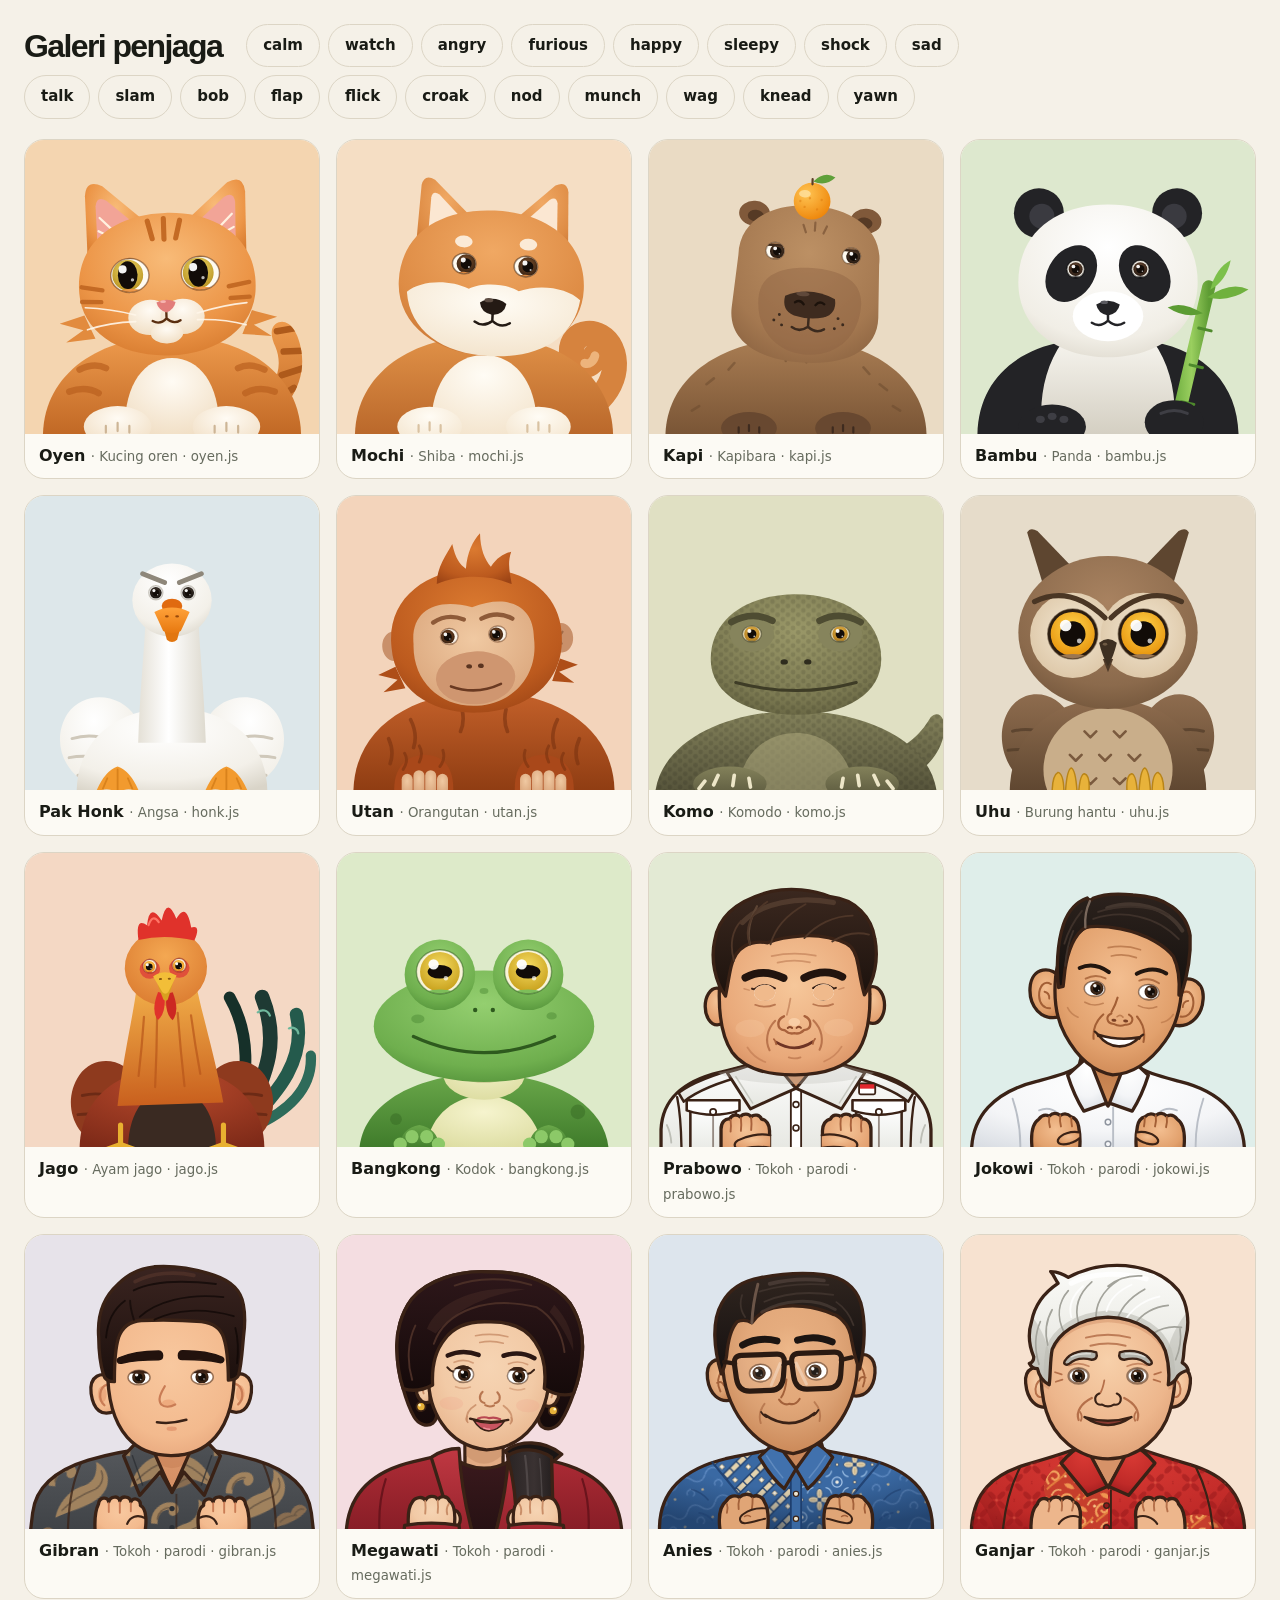
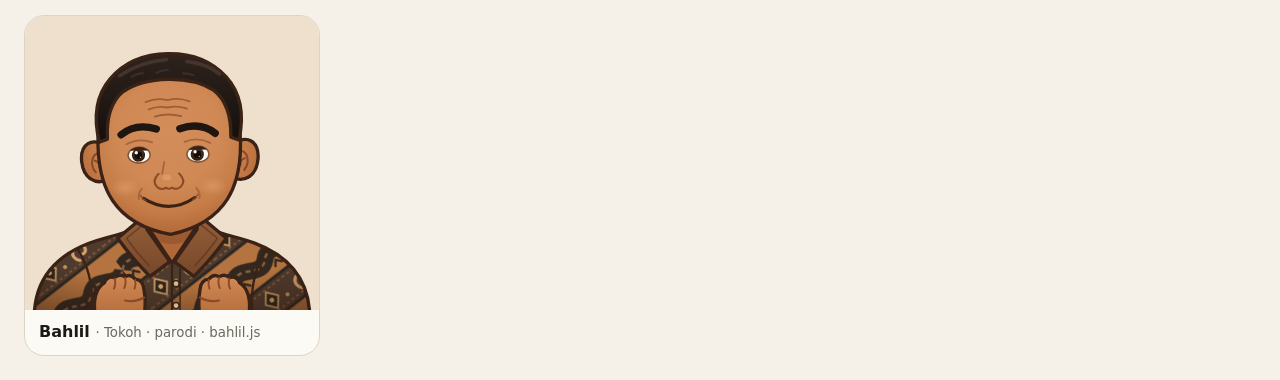
==== galeri.html @ 99c09a2e "Pawang Layar: penjaga istirahat dengan karakter animasi Halaman web tanpa build step. Satu penjaga d" ====
<!doctype html>
<html lang="id">
<head>
<meta charset="utf-8">
<meta name="viewport" content="width=device-width, initial-scale=1">
<title>Galeri · Pawang Layar</title>
<link rel="icon" href="assets/favicon.svg" type="image/svg+xml">
<link rel="stylesheet" href="css/style.css">
<style>
  body { padding: 24px }
  .bar { display: flex; flex-wrap: wrap; gap: 8px; align-items: center; margin-bottom: 20px }
  .bar h1 { font-size: 32px; margin: 0 16px 0 0; line-height: 1 }
  .grid { display: grid; grid-template-columns: repeat(auto-fill, minmax(260px, 1fr)); gap: 16px }
  .cell { background: var(--card); border: 1.5px solid var(--line); border-radius: 20px; overflow: hidden }
  .cell .slot { aspect-ratio: 1; height: auto; background: color-mix(in srgb, var(--accent) var(--panel-mix), var(--paper)) }
  .cell p { margin: 0; padding: 10px 14px; font-weight: 600 }
  .cell small { color: var(--muted); font-weight: 400 }
</style>
<script src="js/core/util.js" defer></script>
<script src="js/core/audio.js" defer></script>
<script src="assets/suara/daftar.js" defer></script>
<script src="js/core/rig.js" defer></script>
<script src="js/core/stage.js" defer></script>
<script src="js/characters/oyen.js" defer></script>
<script src="js/characters/mochi.js" defer></script>
<script src="js/characters/kapi.js" defer></script>
<script src="js/characters/bambu.js" defer></script>
<script src="js/characters/honk.js" defer></script>
<script src="js/characters/utan.js" defer></script>
<script src="js/characters/komo.js" defer></script>
<script src="js/characters/uhu.js" defer></script>
<script src="js/characters/jago.js" defer></script>
<script src="js/characters/bangkong.js" defer></script>
<script src="js/characters/prabowo.js" defer></script>
<script src="js/characters/jokowi.js" defer></script>
<script src="js/characters/gibran.js" defer></script>
<script src="js/characters/megawati.js" defer></script>
<script src="js/characters/anies.js" defer></script>
<script src="js/characters/ganjar.js" defer></script>
<script src="js/characters/bahlil.js" defer></script>
</head>
<body>
<div class="bar"><h1>Galeri penjaga</h1><div class="chips" id="moods"></div><div class="chips" id="acts"></div></div>
<div class="grid" id="grid"></div>
<script>
/* Alat bantu: tampilkan semua karakter, uji suasana hati dan aksi. Tidak dipakai oleh aplikasi utama.
   Mode pratinjau statis (untuk screenshot otomatis):
     galeri.html?only=<kunci>&poses=1   → satu karakter dalam 5 pose, tanpa animasi berjalan */
addEventListener('DOMContentLoaded', () => {
  const q = new URLSearchParams(location.search), only = q.get('only');
  if (only && PI.chars[only] && q.has('poses')) return poses(PI.chars[only]);
  const grid = document.getElementById('grid'), list = [];
  for (const key of (only && PI.chars[only] ? [only] : PI.order)) {
    const def = PI.chars[key], cell = document.createElement('div');
    cell.className = 'cell'; cell.style.setProperty('--accent', def.accent);
    cell.innerHTML = `<div class="slot"></div><p>${def.name} <small>· ${def.species} · ${key}.js</small></p>`;
    grid.appendChild(cell);
    const st = new PI.Stage(cell, { slot: cell.firstElementChild, pettable: true });
    st.mount(def, true); list.push(st);
  }
  const mk = (el, items, fn) => items.forEach((n) => { const b = document.createElement('button'); b.className = 'chip'; b.textContent = n; b.onclick = () => list.forEach((s) => fn(s, n)); el.appendChild(b); });
  mk(document.getElementById('moods'), Object.keys(PI.MOODS), (s, n) => s.rig.setMood(n));
  mk(document.getElementById('acts'), ['talk', 'slam', 'bob', 'flap', 'flick', 'croak', 'nod', 'munch', 'wag', 'knead', 'yawn'], (s, n) => n === 'talk' ? s.rig.talk(30) : s.rig.doAct(n));
  PI.startLoop();
});

function poses(def) {
  document.querySelector('.bar').innerHTML = `<h1>${def.name}</h1><span>${def.species} · ${def.key}.js</span>`;
  const grid = document.getElementById('grid');
  grid.style.gridTemplateColumns = 'repeat(6, 260px)';
  const P = [
    { label: 'calm' },
    { label: 'angry', mood: 'angry' },
    { label: 'happy', mood: 'happy' },
    { label: 'gesture', act: 'gesture', at: 1.0 },
    { label: 'bicara', talk: true, at: .32 },
    { label: 'sleepy', mood: 'sleepy' }
  ];
  for (const ps of P) {
    const cell = document.createElement('div');
    cell.className = 'cell'; cell.style.setProperty('--accent', def.accent);
    cell.innerHTML = `<div class="slot"></div><p>${ps.label}</p>`;
    grid.appendChild(cell);
    const st = new PI.Stage(cell, { slot: cell.firstElementChild });
    const r = st.mount(def, true);
    r.blinkAt = 1e9; r.nextIdle = 1e9; r.wander = { x: 0, y: 0, next: 1e9 };
    if (ps.mood) r.setMood(ps.mood);
    if (ps.act) r.doAct(ps.act);
    if (ps.talk) r.talk(40);
    const n = Math.round((ps.at || 1.4) * 60);
    for (let i = 0; i < n; i++) st.update(1 / 60);
    st.active = false;
  }
  document.body.dataset.ready = '1';
}
</script>
</body>
</html>
---- css/style.css ----
:root {
  --paper: #F5F1E8; --ink: #191B15; --muted: #666B5E; --line: #DCD5C5; --card: #FCFAF4;
  --go: #F06A1E; --plum: #6B3F6E; --accent: #F3C48E; --panel-mix: 62%;
  color-scheme: light;
}
@media (prefers-color-scheme: dark) {
  :root:not([data-theme="light"]) {
    --paper: #13150F; --ink: #EEEBE1; --muted: #A0A395; --line: #2D3027; --card: #1B1E17; --panel-mix: 16%;
    color-scheme: dark;
  }
}
:root[data-theme="dark"] {
  --paper: #13150F; --ink: #EEEBE1; --muted: #A0A395; --line: #2D3027; --card: #1B1E17; --panel-mix: 16%;
  color-scheme: dark;
}
*, *::before, *::after { box-sizing: border-box }
html { -webkit-text-size-adjust: 100% }
body {
  margin: 0; background: var(--paper); color: var(--ink);
  font-family: "Instrument Sans", ui-sans-serif, system-ui, sans-serif;
  font-size: 16px; line-height: 1.55; -webkit-font-smoothing: antialiased; overflow-x: hidden;
}
body.guarding { overflow: hidden }
h1, .num { font-family: "Bricolage Grotesque", "Instrument Sans", sans-serif }
button { font: inherit; color: inherit }
:focus-visible { outline: 3px solid var(--plum); outline-offset: 2px }

/* ---------- halaman pengaturan ---------- */
.app {
  max-width: 1380px; margin: 0 auto; padding: clamp(16px, 2.4vw, 32px);
  display: grid; grid-template-columns: minmax(0, 1fr) minmax(0, 1fr);
  grid-template-areas: "intro panel" "form panel"; grid-template-rows: auto 1fr;
  column-gap: clamp(24px, 4vw, 64px);
}
.intro { grid-area: intro; padding-top: clamp(8px, 3vw, 40px) }
.form { grid-area: form; padding-bottom: 48px }
.eyebrow { margin: 0 0 14px; color: var(--go); font-weight: 700; font-size: 13px; letter-spacing: .14em; text-transform: uppercase }
h1 { font-weight: 800; font-size: clamp(56px, 8.4vw, 128px); line-height: .84; letter-spacing: -.05em; margin: 0 0 22px }
.sub { color: var(--muted); max-width: 44ch; margin: 0 0 36px; font-size: clamp(16px, 1.4vw, 19px); line-height: 1.5 }
.group { margin-bottom: 28px }
.label { display: flex; gap: 10px; align-items: baseline; margin: 0 0 12px; font-weight: 600; font-size: 15px }
.label span { font-family: "Bricolage Grotesque", sans-serif; font-weight: 800; color: var(--go); font-size: 13px; letter-spacing: .04em }
.pick-sub { margin: 0 0 8px; font-size: 12px; font-weight: 700; letter-spacing: .12em; text-transform: uppercase; color: var(--muted) }
.pets + .pick-sub { margin-top: 18px }
.pets { display: grid; grid-template-columns: repeat(5, minmax(0, 1fr)); gap: 10px }
@media (max-width: 560px) { .pets { grid-template-columns: repeat(4, minmax(0, 1fr)); gap: 8px } }
.pet {
  background: var(--card); border: 1.5px solid var(--line); border-radius: 20px;
  padding: 8px 6px 10px; cursor: pointer; text-align: center;
  display: grid; gap: 2px; justify-items: center; min-width: 0;
  transition: border-color .15s, background .15s, transform .15s;
}
.pet:hover { transform: translateY(-2px) }
.pet-art { width: 100%; height: 84px; overflow: hidden }
.pet-art svg { width: 100%; height: 100%; display: block }
.pet b { font-weight: 700; font-size: 14px; line-height: 1.2; margin-top: 2px; max-width: 100%; overflow: hidden; text-overflow: ellipsis; white-space: nowrap }
.pet small { color: var(--muted); font-size: 12px; line-height: 1.2 }
.pet[aria-pressed="true"] { border-color: var(--go); background: color-mix(in srgb, var(--go) 9%, var(--card)) }
@media (max-width: 560px) { .pet-art { height: 68px } .pet b { font-size: 13px } .pet small { font-size: 11px } }
.parody { margin: 10px 0 0; font-size: 12.5px; color: var(--muted); max-width: 60ch }
.chips { display: flex; flex-wrap: wrap; gap: 8px }
.chip { font-weight: 600; cursor: pointer; background: transparent; border: 1.5px solid var(--line); border-radius: 999px; padding: 9px 16px; font-size: 15px }
.chip[aria-pressed="true"] { background: var(--ink); color: var(--paper); border-color: var(--ink) }
.actions { display: flex; gap: 10px; align-items: stretch; margin-top: 8px }
.go {
  flex: 1; font-family: "Bricolage Grotesque", sans-serif; font-weight: 800; font-size: 22px; letter-spacing: -.02em;
  cursor: pointer; background: var(--go); color: #fff; border: none; border-radius: 18px; padding: 18px 28px;
  box-shadow: 0 12px 26px -12px color-mix(in srgb, var(--go) 80%, transparent); transition: transform .12s;
}
.go:active { transform: scale(.98) }
.toggle { cursor: pointer; background: transparent; border: 1.5px solid var(--line); border-radius: 18px; padding: 0 18px; font-weight: 600; display: flex; align-items: center; gap: 10px; white-space: nowrap }
.toggle i { width: 34px; height: 20px; border-radius: 99px; background: var(--line); position: relative; transition: background .15s; flex: none }
.toggle i::after { content: ""; position: absolute; top: 3px; left: 3px; width: 14px; height: 14px; border-radius: 50%; background: #fff; transition: transform .15s }
.toggle[aria-pressed="true"] i { background: var(--go) }
.toggle[aria-pressed="true"] i::after { transform: translateX(14px) }
.note { color: var(--muted); font-size: 13.5px; margin: 14px 0 0; max-width: 54ch }
.does { display: grid; grid-template-columns: repeat(2, minmax(0, 1fr)); gap: 18px 28px; margin-top: 40px; padding-top: 28px; border-top: 1.5px solid var(--line) }
.does b { display: block; font-family: "Bricolage Grotesque", sans-serif; font-weight: 800; font-size: 17px; letter-spacing: -.01em }
.does p { margin: 2px 0 0; color: var(--muted); font-size: 14px; line-height: 1.45 }
@media (max-width: 460px) { .does { grid-template-columns: 1fr } }

/* ---------- panel pratinjau ---------- */
.panel {
  grid-area: panel; position: sticky; top: clamp(16px, 2.4vw, 32px); align-self: start;
  height: calc(100svh - 2 * clamp(16px, 2.4vw, 32px)); min-height: 540px; max-height: 920px;
  border-radius: 32px; overflow: hidden; isolation: isolate; container-type: size;
  background: color-mix(in srgb, var(--accent) var(--panel-mix), var(--paper)); transition: background .5s;
}
.wm {
  position: absolute; left: -.04em; bottom: 44%; margin: 0; z-index: 0; pointer-events: none; white-space: nowrap;
  font-family: "Bricolage Grotesque", sans-serif; font-weight: 800; font-size: clamp(100px, 24cqw, 250px);
  line-height: .8; letter-spacing: -.06em; color: color-mix(in srgb, var(--ink) 8%, transparent);
}
.panel-meta { position: absolute; top: 24px; left: 26px; right: 26px; z-index: 2; display: flex; justify-content: space-between; gap: 16px; align-items: flex-start }
.species { margin: 0; font-weight: 700; font-size: 13px; letter-spacing: .1em; text-transform: uppercase }
.ptag { margin: 2px 0 0; color: var(--muted); font-size: 15px; max-width: 26ch; line-height: 1.35 }
.hint { margin: 0; font-size: 13px; color: var(--muted); text-align: right; max-width: 17ch; line-height: 1.35 }
@media (max-width: 420px) { .hint { display: none } }
.panel-stage { position: absolute; left: 50%; bottom: 0; translate: -50% 0; width: 90%; width: min(100cqw, 80cqh); aspect-ratio: 1; z-index: 1 }
.slot, .slot svg { width: 100%; height: 100%; display: block }
.pet-svg { cursor: pointer; -webkit-tap-highlight-color: transparent }
.fx-layer { position: absolute; inset: 0; pointer-events: none; z-index: 6; overflow: hidden }

@media (max-width: 900px) {
  .app { grid-template-columns: 1fr; grid-template-areas: "intro" "panel" "form"; grid-template-rows: auto }
  .panel { position: relative; top: 0; height: 440px; min-height: 0; margin: 0 0 32px }
  .intro { padding-top: 8px }
}

/* ---------- gelembung bicara ---------- */
.bubble {
  position: absolute; left: 0; top: 0; z-index: 5; width: max-content; max-width: min(72vw, 300px);
  padding: 10px 16px; border-radius: 18px 18px 18px 5px; background: #FFFDF6; color: #1B1D17;
  font-weight: 600; font-size: 16px; line-height: 1.3; box-shadow: 0 10px 28px -8px rgba(0, 0, 0, .28);
  opacity: 0; pointer-events: none; transition: opacity .18s; transform-origin: 0 100%;
}
.bubble.show { opacity: 1; animation: pop .3s cubic-bezier(.3, 1.6, .5, 1) }
@keyframes pop { from { scale: .6 } to { scale: 1 } }

/* ---------- partikel ---------- */
.fx { position: absolute; pointer-events: none; translate: -50% -50%; will-change: transform, opacity; line-height: 1 }
.fx svg { width: 100%; height: 100%; display: block }
.fx-heart { width: 30px; height: 30px; animation: floatUp 1.6s ease-out both }
.fx-spark { width: 24px; height: 24px; animation: floatUp 1.9s ease-out both }
@keyframes floatUp {
  0% { opacity: 0; transform: translate(0, 0) scale(.3) }
  15% { opacity: 1; transform: translate(calc(var(--dx) * .2), -16px) scale(1.05) }
  100% { opacity: 0; transform: translate(var(--dx), -150px) rotate(var(--r)) scale(.75) }
}
.fx-z { font: 800 30px "Bricolage Grotesque", sans-serif; color: #CFE1FF; animation: zUp 2.6s ease-out both }
@keyframes zUp { 0% { opacity: 0; transform: translate(0, 0) scale(.5) } 20% { opacity: 1 } 100% { opacity: 0; transform: translate(70px, -130px) scale(1.5) rotate(14deg) } }
.fx-anger { width: 48px; height: 48px; animation: throb 1.3s ease-out both }
.fx-bang { font: 800 46px "Bricolage Grotesque", sans-serif; color: #FFC93D; text-shadow: 0 2px 0 rgba(0, 0, 0, .25); animation: throb 1s ease-out both }
@keyframes throb { 0% { opacity: 0; transform: scale(.3) } 18% { opacity: 1; transform: scale(1.2) } 32% { transform: scale(.92) } 48% { transform: scale(1.08) } 80% { opacity: 1; transform: scale(1) } 100% { opacity: 0; transform: scale(1) } }
.fx-dust { width: 18px; height: 18px; border-radius: 50%; background: rgba(255, 236, 214, .6); animation: dust .75s ease-out both }
@keyframes dust { 0% { opacity: .95; transform: translate(0, 0) scale(.5) } 100% { opacity: 0; transform: translate(calc(var(--dx) * 1.6), -30px) scale(2) } }

/* ---------- mode jaga ---------- */
.guard {
  position: fixed; inset: 0; z-index: 50; display: none; overflow: hidden; color: #F1F4EA;
  background:
    radial-gradient(70% 60% at 50% 100%, var(--glow, rgba(240, 150, 70, .32)), transparent 72%),
    radial-gradient(90% 50% at 50% -10%, rgba(255, 255, 255, .05), transparent 70%),
    #0E110B;
  user-select: none; -webkit-user-select: none; touch-action: none;
}
.guard.on { display: block }
.g-world { position: absolute; inset: 0 }
.g-world.shake { animation: shake .5s cubic-bezier(.36, .07, .19, .97) }
@keyframes shake { 10%, 90% { transform: translate(-2px, 1px) } 20%, 80% { transform: translate(5px, -2px) } 30%, 50%, 70% { transform: translate(-10px, 4px) } 40%, 60% { transform: translate(10px, -3px) } }
.g-bar { position: absolute; top: 0; left: 0; right: 0; height: 4px; background: rgba(255, 255, 255, .06); z-index: 3 }
.g-bar i { display: block; height: 100%; background: var(--go); transform-origin: 0 50%; transform: scaleX(0); transition: transform .25s linear }
.g-head { position: absolute; top: max(4vh, 24px); left: 16px; right: 16px; text-align: center; z-index: 2; pointer-events: none }
.g-tip { margin: 0 auto 6px; color: #B9C4AE; font-size: 15px; min-height: 1.5em; max-width: 46ch; opacity: 0; transition: opacity .4s }
.g-tip.in { opacity: 1 }
.num { font-weight: 800; font-size: clamp(56px, min(13vh, 19vw), 136px); letter-spacing: -.045em; line-height: 1; margin: 0; font-variant-numeric: tabular-nums }
.g-who { margin: 8px 0 0; color: #94A08A; font-size: 15px }
.guard.done .num { color: var(--go) }
.g-stage { position: absolute; left: 50%; bottom: 0; translate: -50% 0; width: min(100vw, 70vh, 920px); aspect-ratio: 1; z-index: 1 }
.guard .bubble { font-size: 18px; padding: 12px 18px }
.g-foot { position: absolute; left: 16px; right: 16px; bottom: max(16px, env(safe-area-inset-bottom)); display: flex; justify-content: space-between; align-items: flex-end; gap: 12px; z-index: 8; pointer-events: none }
.g-foot > * { pointer-events: auto }
.exit {
  position: relative; overflow: hidden; isolation: isolate; cursor: pointer; touch-action: none;
  background: rgba(14, 17, 11, .6); -webkit-backdrop-filter: blur(8px); backdrop-filter: blur(8px);
  color: #C3CDB8; border: 1.5px solid #3A4332; border-radius: 999px; padding: 11px 20px; font-weight: 600;
}
.exit .fill { position: absolute; inset: 0; background: #55624A; transform: scaleX(0); transform-origin: 0 50%; z-index: -1 }
.guard.done .exit { background: var(--go); border-color: var(--go); color: #fff; font-size: 17px; padding: 14px 26px }
.g-right { display: flex; gap: 8px; align-items: center; flex-wrap: wrap; justify-content: flex-end }
.g-count { font-size: 13px; color: #C9B9A0; background: rgba(14, 17, 11, .6); padding: 8px 12px; border-radius: 99px; -webkit-backdrop-filter: blur(8px); backdrop-filter: blur(8px) }
.g-count:empty { display: none }
.icon-btn { cursor: pointer; background: rgba(14, 17, 11, .6); -webkit-backdrop-filter: blur(8px); backdrop-filter: blur(8px); border: 1.5px solid #3A4332; color: #C3CDB8; border-radius: 999px; padding: 9px 14px; font-size: 14px; font-weight: 600 }
.icon-btn[aria-pressed="false"] { opacity: .65 }
.icon-btn[hidden] { display: none }

/* ---------- jadwal & toast ---------- */
.waitbar {
  position: fixed; left: 50%; bottom: max(16px, env(safe-area-inset-bottom)); translate: -50% 0; z-index: 40;
  display: flex; align-items: center; gap: 12px; background: var(--ink); color: var(--paper);
  border-radius: 999px; padding: 8px 8px 8px 22px; box-shadow: 0 14px 40px -12px rgba(0, 0, 0, .45);
  max-width: calc(100vw - 32px); white-space: nowrap;
}
.waitbar[hidden] { display: none }
.waitbar b { font-family: "Bricolage Grotesque", sans-serif; font-size: 22px; font-variant-numeric: tabular-nums; letter-spacing: -.02em }
.waitbar button { cursor: pointer; border: none; border-radius: 999px; padding: 10px 16px; font-weight: 600; background: color-mix(in srgb, var(--paper) 16%, transparent); color: var(--paper) }
.waitbar button.primary { background: var(--go); color: #fff }
@media (max-width: 480px) { .wb-text { display: none } .waitbar { padding-left: 16px } }
.toast {
  position: fixed; left: 50%; top: 16px; translate: -50% -160%; z-index: 60; max-width: calc(100vw - 32px);
  background: var(--ink); color: var(--paper); padding: 12px 20px; border-radius: 16px; font-weight: 600; text-align: center;
  transition: translate .4s cubic-bezier(.3, 1.4, .5, 1); box-shadow: 0 14px 40px -12px rgba(0, 0, 0, .4);
}
.toast.show { translate: -50% 0 }

@media (prefers-reduced-motion: reduce) {
  .g-world.shake { animation: none }
  .pet:hover { transform: none }
  .bubble.show { animation: none }
}
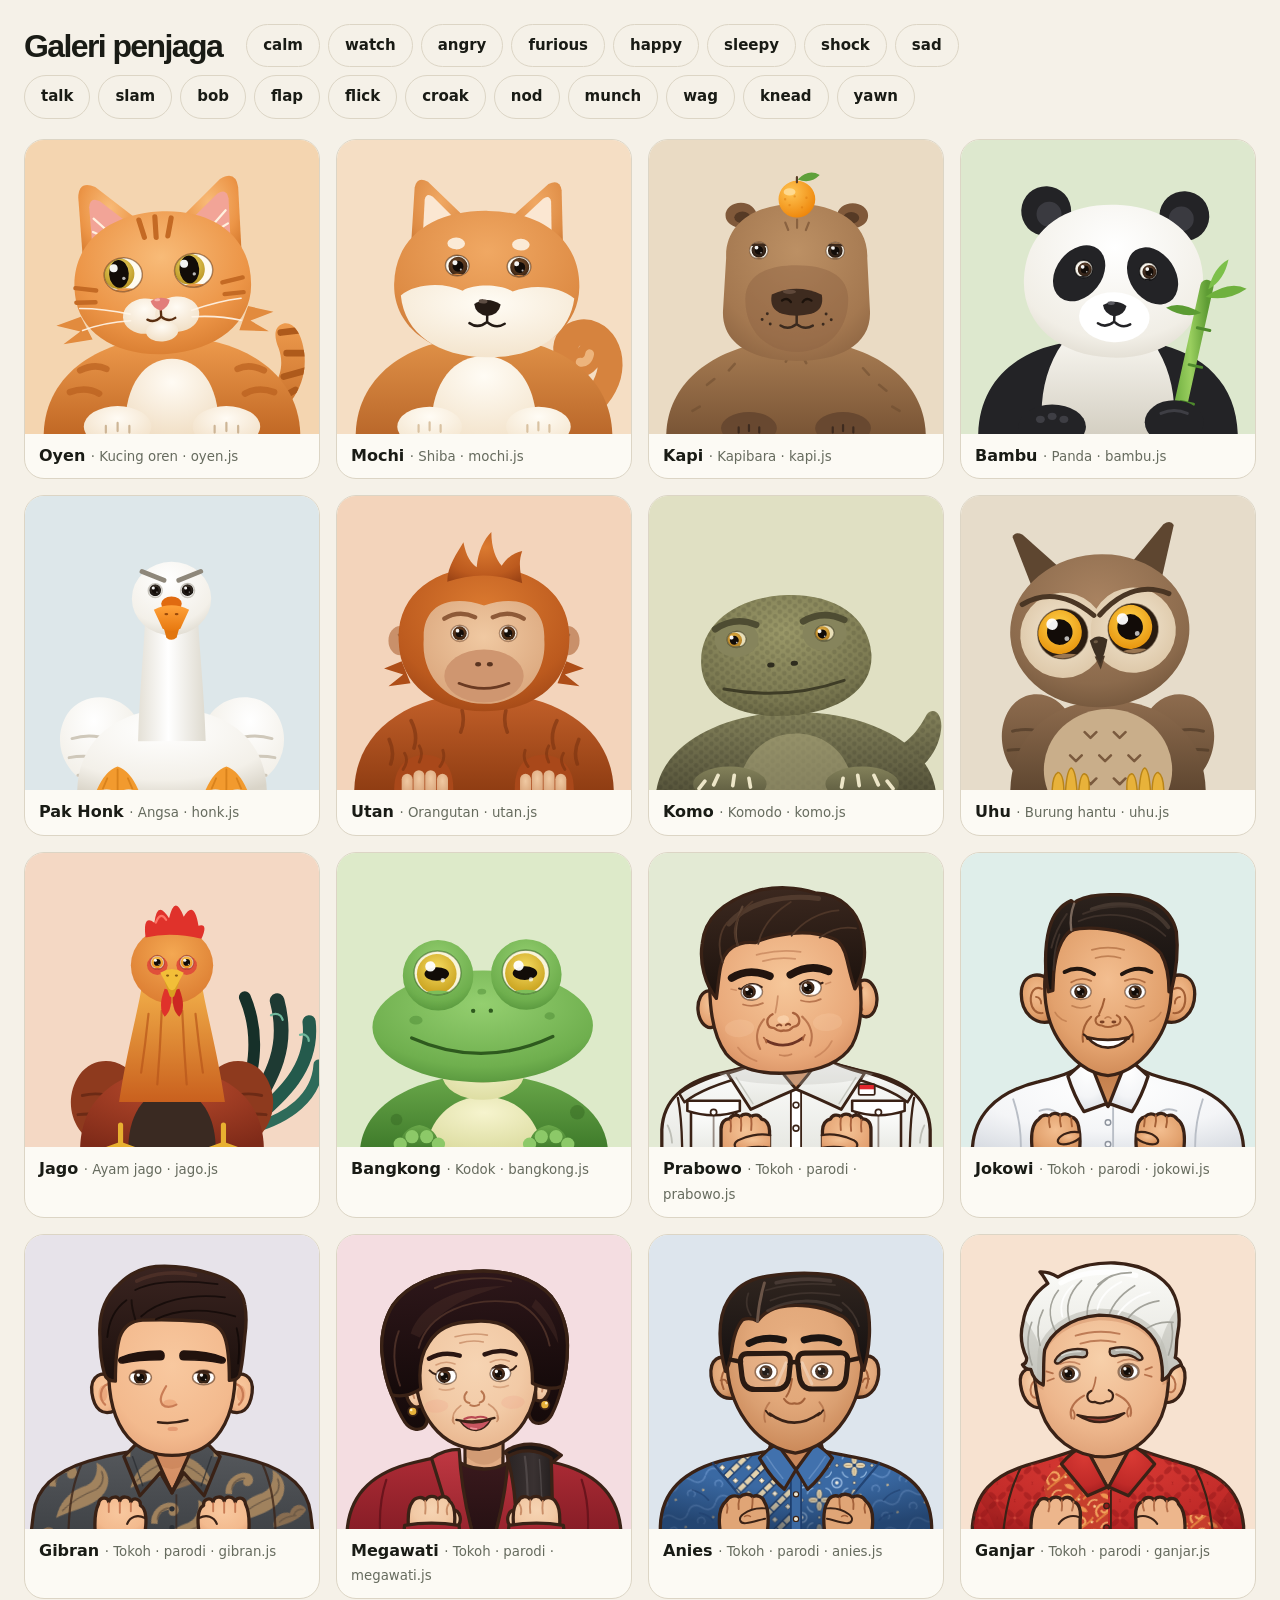
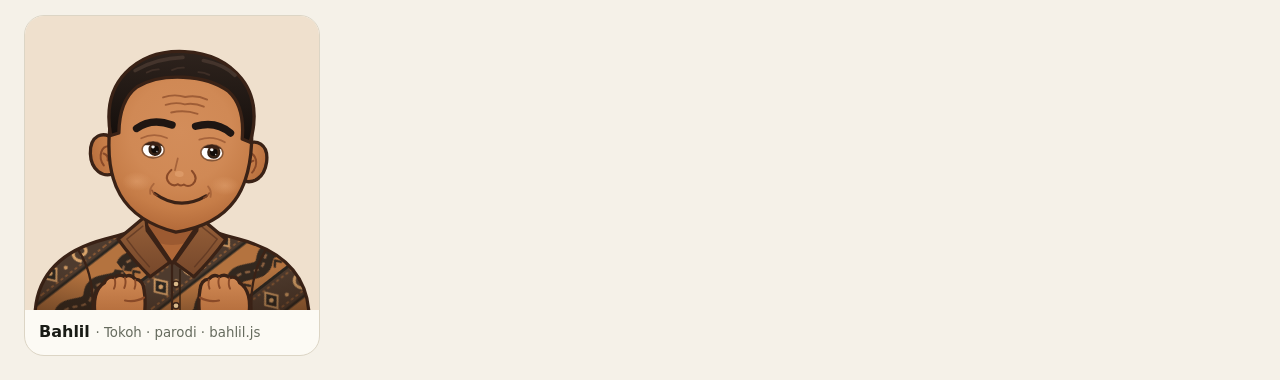
==== commit fcc81f8d: "extension" ====
--- a/galeri.html
+++ b/galeri.html
@@ -6,6 +6,7 @@
 <title>Galeri · Pawang Layar</title>
 <link rel="icon" href="assets/favicon.svg" type="image/svg+xml">
 <link rel="stylesheet" href="css/style.css">
+<link rel="stylesheet" href="css/guard.css">
 <style>
   body { padding: 24px }
   .bar { display: flex; flex-wrap: wrap; gap: 8px; align-items: center; margin-bottom: 20px }
--- a/css/style.css
+++ b/css/style.css
@@ -21,7 +21,7 @@
   font-size: 16px; line-height: 1.55; -webkit-font-smoothing: antialiased; overflow-x: hidden;
 }
 body.guarding { overflow: hidden }
-h1, .num { font-family: "Bricolage Grotesque", "Instrument Sans", sans-serif }
+h1 { font-family: "Bricolage Grotesque", "Instrument Sans", sans-serif }
 button { font: inherit; color: inherit }
 :focus-visible { outline: 3px solid var(--plum); outline-offset: 2px }
 
@@ -97,82 +97,12 @@
 .hint { margin: 0; font-size: 13px; color: var(--muted); text-align: right; max-width: 17ch; line-height: 1.35 }
 @media (max-width: 420px) { .hint { display: none } }
 .panel-stage { position: absolute; left: 50%; bottom: 0; translate: -50% 0; width: 90%; width: min(100cqw, 80cqh); aspect-ratio: 1; z-index: 1 }
-.slot, .slot svg { width: 100%; height: 100%; display: block }
-.pet-svg { cursor: pointer; -webkit-tap-highlight-color: transparent }
-.fx-layer { position: absolute; inset: 0; pointer-events: none; z-index: 6; overflow: hidden }
 
 @media (max-width: 900px) {
   .app { grid-template-columns: 1fr; grid-template-areas: "intro" "panel" "form"; grid-template-rows: auto }
   .panel { position: relative; top: 0; height: 440px; min-height: 0; margin: 0 0 32px }
   .intro { padding-top: 8px }
 }
-
-/* ---------- gelembung bicara ---------- */
-.bubble {
-  position: absolute; left: 0; top: 0; z-index: 5; width: max-content; max-width: min(72vw, 300px);
-  padding: 10px 16px; border-radius: 18px 18px 18px 5px; background: #FFFDF6; color: #1B1D17;
-  font-weight: 600; font-size: 16px; line-height: 1.3; box-shadow: 0 10px 28px -8px rgba(0, 0, 0, .28);
-  opacity: 0; pointer-events: none; transition: opacity .18s; transform-origin: 0 100%;
-}
-.bubble.show { opacity: 1; animation: pop .3s cubic-bezier(.3, 1.6, .5, 1) }
-@keyframes pop { from { scale: .6 } to { scale: 1 } }
-
-/* ---------- partikel ---------- */
-.fx { position: absolute; pointer-events: none; translate: -50% -50%; will-change: transform, opacity; line-height: 1 }
-.fx svg { width: 100%; height: 100%; display: block }
-.fx-heart { width: 30px; height: 30px; animation: floatUp 1.6s ease-out both }
-.fx-spark { width: 24px; height: 24px; animation: floatUp 1.9s ease-out both }
-@keyframes floatUp {
-  0% { opacity: 0; transform: translate(0, 0) scale(.3) }
-  15% { opacity: 1; transform: translate(calc(var(--dx) * .2), -16px) scale(1.05) }
-  100% { opacity: 0; transform: translate(var(--dx), -150px) rotate(var(--r)) scale(.75) }
-}
-.fx-z { font: 800 30px "Bricolage Grotesque", sans-serif; color: #CFE1FF; animation: zUp 2.6s ease-out both }
-@keyframes zUp { 0% { opacity: 0; transform: translate(0, 0) scale(.5) } 20% { opacity: 1 } 100% { opacity: 0; transform: translate(70px, -130px) scale(1.5) rotate(14deg) } }
-.fx-anger { width: 48px; height: 48px; animation: throb 1.3s ease-out both }
-.fx-bang { font: 800 46px "Bricolage Grotesque", sans-serif; color: #FFC93D; text-shadow: 0 2px 0 rgba(0, 0, 0, .25); animation: throb 1s ease-out both }
-@keyframes throb { 0% { opacity: 0; transform: scale(.3) } 18% { opacity: 1; transform: scale(1.2) } 32% { transform: scale(.92) } 48% { transform: scale(1.08) } 80% { opacity: 1; transform: scale(1) } 100% { opacity: 0; transform: scale(1) } }
-.fx-dust { width: 18px; height: 18px; border-radius: 50%; background: rgba(255, 236, 214, .6); animation: dust .75s ease-out both }
-@keyframes dust { 0% { opacity: .95; transform: translate(0, 0) scale(.5) } 100% { opacity: 0; transform: translate(calc(var(--dx) * 1.6), -30px) scale(2) } }
-
-/* ---------- mode jaga ---------- */
-.guard {
-  position: fixed; inset: 0; z-index: 50; display: none; overflow: hidden; color: #F1F4EA;
-  background:
-    radial-gradient(70% 60% at 50% 100%, var(--glow, rgba(240, 150, 70, .32)), transparent 72%),
-    radial-gradient(90% 50% at 50% -10%, rgba(255, 255, 255, .05), transparent 70%),
-    #0E110B;
-  user-select: none; -webkit-user-select: none; touch-action: none;
-}
-.guard.on { display: block }
-.g-world { position: absolute; inset: 0 }
-.g-world.shake { animation: shake .5s cubic-bezier(.36, .07, .19, .97) }
-@keyframes shake { 10%, 90% { transform: translate(-2px, 1px) } 20%, 80% { transform: translate(5px, -2px) } 30%, 50%, 70% { transform: translate(-10px, 4px) } 40%, 60% { transform: translate(10px, -3px) } }
-.g-bar { position: absolute; top: 0; left: 0; right: 0; height: 4px; background: rgba(255, 255, 255, .06); z-index: 3 }
-.g-bar i { display: block; height: 100%; background: var(--go); transform-origin: 0 50%; transform: scaleX(0); transition: transform .25s linear }
-.g-head { position: absolute; top: max(4vh, 24px); left: 16px; right: 16px; text-align: center; z-index: 2; pointer-events: none }
-.g-tip { margin: 0 auto 6px; color: #B9C4AE; font-size: 15px; min-height: 1.5em; max-width: 46ch; opacity: 0; transition: opacity .4s }
-.g-tip.in { opacity: 1 }
-.num { font-weight: 800; font-size: clamp(56px, min(13vh, 19vw), 136px); letter-spacing: -.045em; line-height: 1; margin: 0; font-variant-numeric: tabular-nums }
-.g-who { margin: 8px 0 0; color: #94A08A; font-size: 15px }
-.guard.done .num { color: var(--go) }
-.g-stage { position: absolute; left: 50%; bottom: 0; translate: -50% 0; width: min(100vw, 70vh, 920px); aspect-ratio: 1; z-index: 1 }
-.guard .bubble { font-size: 18px; padding: 12px 18px }
-.g-foot { position: absolute; left: 16px; right: 16px; bottom: max(16px, env(safe-area-inset-bottom)); display: flex; justify-content: space-between; align-items: flex-end; gap: 12px; z-index: 8; pointer-events: none }
-.g-foot > * { pointer-events: auto }
-.exit {
-  position: relative; overflow: hidden; isolation: isolate; cursor: pointer; touch-action: none;
-  background: rgba(14, 17, 11, .6); -webkit-backdrop-filter: blur(8px); backdrop-filter: blur(8px);
-  color: #C3CDB8; border: 1.5px solid #3A4332; border-radius: 999px; padding: 11px 20px; font-weight: 600;
-}
-.exit .fill { position: absolute; inset: 0; background: #55624A; transform: scaleX(0); transform-origin: 0 50%; z-index: -1 }
-.guard.done .exit { background: var(--go); border-color: var(--go); color: #fff; font-size: 17px; padding: 14px 26px }
-.g-right { display: flex; gap: 8px; align-items: center; flex-wrap: wrap; justify-content: flex-end }
-.g-count { font-size: 13px; color: #C9B9A0; background: rgba(14, 17, 11, .6); padding: 8px 12px; border-radius: 99px; -webkit-backdrop-filter: blur(8px); backdrop-filter: blur(8px) }
-.g-count:empty { display: none }
-.icon-btn { cursor: pointer; background: rgba(14, 17, 11, .6); -webkit-backdrop-filter: blur(8px); backdrop-filter: blur(8px); border: 1.5px solid #3A4332; color: #C3CDB8; border-radius: 999px; padding: 9px 14px; font-size: 14px; font-weight: 600 }
-.icon-btn[aria-pressed="false"] { opacity: .65 }
-.icon-btn[hidden] { display: none }
 
 /* ---------- jadwal & toast ---------- */
 .waitbar {
@@ -194,7 +124,5 @@
 .toast.show { translate: -50% 0 }
 
 @media (prefers-reduced-motion: reduce) {
-  .g-world.shake { animation: none }
   .pet:hover { transform: none }
-  .bubble.show { animation: none }
 }
--- a/css/guard.css
+++ b/css/guard.css
@@ -0,0 +1,112 @@
+/* Pawang Layar — gelembung bicara, partikel, dan mode jaga.
+   Dipakai halaman web dan overlay extension (di dalam Shadow DOM). */
+.guard, .guard * { box-sizing: border-box }
+.guard button { font: inherit; color: inherit }
+.guard :focus-visible { outline: 3px solid #B784BA; outline-offset: 2px }
+.slot, .slot svg { width: 100%; height: 100%; display: block }
+.pet-svg { cursor: pointer; -webkit-tap-highlight-color: transparent }
+.fx-layer { position: absolute; inset: 0; pointer-events: none; z-index: 6; overflow: hidden }
+
+/* ---------- gelembung bicara ---------- */
+.bubble {
+  position: absolute; left: 0; top: 0; z-index: 5; width: max-content; max-width: min(72vw, 300px);
+  padding: 10px 16px; border-radius: 18px 18px 18px 5px; background: #FFFDF6; color: #1B1D17;
+  font-weight: 600; font-size: 16px; line-height: 1.3; box-shadow: 0 10px 28px -8px rgba(0, 0, 0, .28);
+  opacity: 0; pointer-events: none; transition: opacity .18s; transform-origin: 0 100%;
+}
+.bubble.show { opacity: 1; animation: pop .3s cubic-bezier(.3, 1.6, .5, 1) }
+@keyframes pop { from { scale: .6 } to { scale: 1 } }
+
+/* ---------- partikel ---------- */
+.fx { position: absolute; pointer-events: none; translate: -50% -50%; will-change: transform, opacity; line-height: 1 }
+.fx svg { width: 100%; height: 100%; display: block }
+.fx-heart { width: 30px; height: 30px; animation: floatUp 1.6s ease-out both }
+.fx-spark { width: 24px; height: 24px; animation: floatUp 1.9s ease-out both }
+@keyframes floatUp {
+  0% { opacity: 0; transform: translate(0, 0) scale(.3) }
+  15% { opacity: 1; transform: translate(calc(var(--dx) * .2), -16px) scale(1.05) }
+  100% { opacity: 0; transform: translate(var(--dx), -150px) rotate(var(--r)) scale(.75) }
+}
+.fx-z { font: 800 30px "Bricolage Grotesque", sans-serif; color: #CFE1FF; animation: zUp 2.6s ease-out both }
+@keyframes zUp { 0% { opacity: 0; transform: translate(0, 0) scale(.5) } 20% { opacity: 1 } 100% { opacity: 0; transform: translate(70px, -130px) scale(1.5) rotate(14deg) } }
+.fx-anger { width: 48px; height: 48px; animation: throb 1.3s ease-out both }
+.fx-bang { font: 800 46px "Bricolage Grotesque", sans-serif; color: #FFC93D; text-shadow: 0 2px 0 rgba(0, 0, 0, .25); animation: throb 1s ease-out both }
+@keyframes throb { 0% { opacity: 0; transform: scale(.3) } 18% { opacity: 1; transform: scale(1.2) } 32% { transform: scale(.92) } 48% { transform: scale(1.08) } 80% { opacity: 1; transform: scale(1) } 100% { opacity: 0; transform: scale(1) } }
+.fx-dust { width: 18px; height: 18px; border-radius: 50%; background: rgba(255, 236, 214, .6); animation: dust .75s ease-out both }
+@keyframes dust { 0% { opacity: .95; transform: translate(0, 0) scale(.5) } 100% { opacity: 0; transform: translate(calc(var(--dx) * 1.6), -30px) scale(2) } }
+
+/* ---------- mode jaga ---------- */
+.guard {
+  position: fixed; inset: 0; z-index: 50; display: none; overflow: hidden; color: #F1F4EA;
+  background:
+    radial-gradient(70% 60% at 50% 100%, var(--glow, rgba(240, 150, 70, .32)), transparent 72%),
+    radial-gradient(90% 50% at 50% -10%, rgba(255, 255, 255, .05), transparent 70%),
+    #0E110B;
+  user-select: none; -webkit-user-select: none; touch-action: none;
+  --go: #F06A1E;
+  font-family: "Instrument Sans", ui-sans-serif, system-ui, -apple-system, "Segoe UI", sans-serif;
+  font-size: 16px; line-height: 1.55; -webkit-font-smoothing: antialiased; text-align: left;
+}
+.guard.on { display: block }
+.g-world { position: absolute; inset: 0 }
+.g-world.shake { animation: shake .5s cubic-bezier(.36, .07, .19, .97) }
+@keyframes shake { 10%, 90% { transform: translate(-2px, 1px) } 20%, 80% { transform: translate(5px, -2px) } 30%, 50%, 70% { transform: translate(-10px, 4px) } 40%, 60% { transform: translate(10px, -3px) } }
+.g-bar { position: absolute; top: 0; left: 0; right: 0; height: 4px; background: rgba(255, 255, 255, .06); z-index: 3 }
+.g-bar i { display: block; height: 100%; background: var(--go); transform-origin: 0 50%; transform: scaleX(0); transition: transform .25s linear }
+.g-head { position: absolute; top: max(4vh, 24px); left: 16px; right: 16px; text-align: center; z-index: 2; pointer-events: none }
+.g-tip { margin: 0 auto 6px; color: #B9C4AE; font-size: 15px; min-height: 1.5em; max-width: 46ch; opacity: 0; transition: opacity .4s }
+.g-tip.in { opacity: 1 }
+.num { font-family: "Bricolage Grotesque", "Instrument Sans", ui-sans-serif, system-ui, sans-serif; font-weight: 800; font-size: clamp(56px, min(13vh, 19vw), 136px); letter-spacing: -.045em; line-height: 1; margin: 0; font-variant-numeric: tabular-nums }
+.g-who { margin: 8px 0 0; color: #94A08A; font-size: 15px }
+.guard.done .num { color: var(--go) }
+.g-stage { position: absolute; left: 50%; bottom: 0; translate: -50% 0; width: min(100vw, 70vh, 920px); aspect-ratio: 1; z-index: 1 }
+.guard .bubble { font-size: 18px; padding: 12px 18px }
+.g-foot { position: absolute; left: 16px; right: 16px; bottom: max(16px, env(safe-area-inset-bottom)); display: flex; justify-content: space-between; align-items: flex-end; gap: 12px; z-index: 8; pointer-events: none }
+.g-foot > * { pointer-events: auto }
+.exit {
+  position: relative; overflow: hidden; isolation: isolate; cursor: pointer; touch-action: none;
+  background: rgba(14, 17, 11, .6); -webkit-backdrop-filter: blur(8px); backdrop-filter: blur(8px);
+  color: #C3CDB8; border: 1.5px solid #3A4332; border-radius: 999px; padding: 11px 20px; font-weight: 600;
+}
+.exit .fill { position: absolute; inset: 0; background: #55624A; transform: scaleX(0); transform-origin: 0 50%; z-index: -1 }
+.guard.done .exit { background: var(--go); border-color: var(--go); color: #fff; font-size: 17px; padding: 14px 26px }
+.g-right { display: flex; gap: 8px; align-items: center; flex-wrap: wrap; justify-content: flex-end }
+.g-count { font-size: 13px; color: #C9B9A0; background: rgba(14, 17, 11, .6); padding: 8px 12px; border-radius: 99px; -webkit-backdrop-filter: blur(8px); backdrop-filter: blur(8px) }
+.g-count:empty { display: none }
+.icon-btn { cursor: pointer; background: rgba(14, 17, 11, .6); -webkit-backdrop-filter: blur(8px); backdrop-filter: blur(8px); border: 1.5px solid #3A4332; color: #C3CDB8; border-radius: 999px; padding: 9px 14px; font-size: 14px; font-weight: 600 }
+.icon-btn[aria-pressed="false"] { opacity: .65 }
+.icon-btn[hidden] { display: none }
+
+
+/* ---------- varian transparan (extension): halaman tetap terlihat di belakang ---------- */
+.guard.transparent {
+  background: transparent;
+}
+.guard.transparent .g-head {
+  top: 46%; left: 39%; right: auto; translate: -50% -50%; width: max-content; max-width: calc(100vw - 32px);
+  padding: 22px 44px; border-radius: 16px; z-index: 1;
+  background: rgba(68, 68, 68, .76); -webkit-backdrop-filter: blur(6px); backdrop-filter: blur(6px);
+  box-shadow: 0 12px 32px -8px rgba(0, 0, 0, .28);
+}
+.guard.transparent .num {
+  font-size: clamp(64px, 10vw, 120px); font-weight: 700; color: #FFFFFF; letter-spacing: .01em;
+}
+.guard.transparent .g-tip,
+.guard.transparent .g-who,
+.guard.transparent .g-bar { display: none }
+.guard.transparent .g-stage {
+  left: 58%; bottom: 0; translate: -50% 0; width: min(92vw, 66vh, 720px); z-index: 2;
+}
+.guard.transparent .g-stage svg {
+  filter: drop-shadow(0 12px 24px rgba(0, 0, 0, .24));
+}
+
+@media (max-width: 640px) {
+  .guard.transparent .g-head { top: 26%; left: 50%; padding: 16px 32px }
+  .guard.transparent .g-stage { left: 50% }
+}
+
+@media (prefers-reduced-motion: reduce) {
+  .g-world.shake { animation: none }
+  .bubble.show { animation: none }
+}
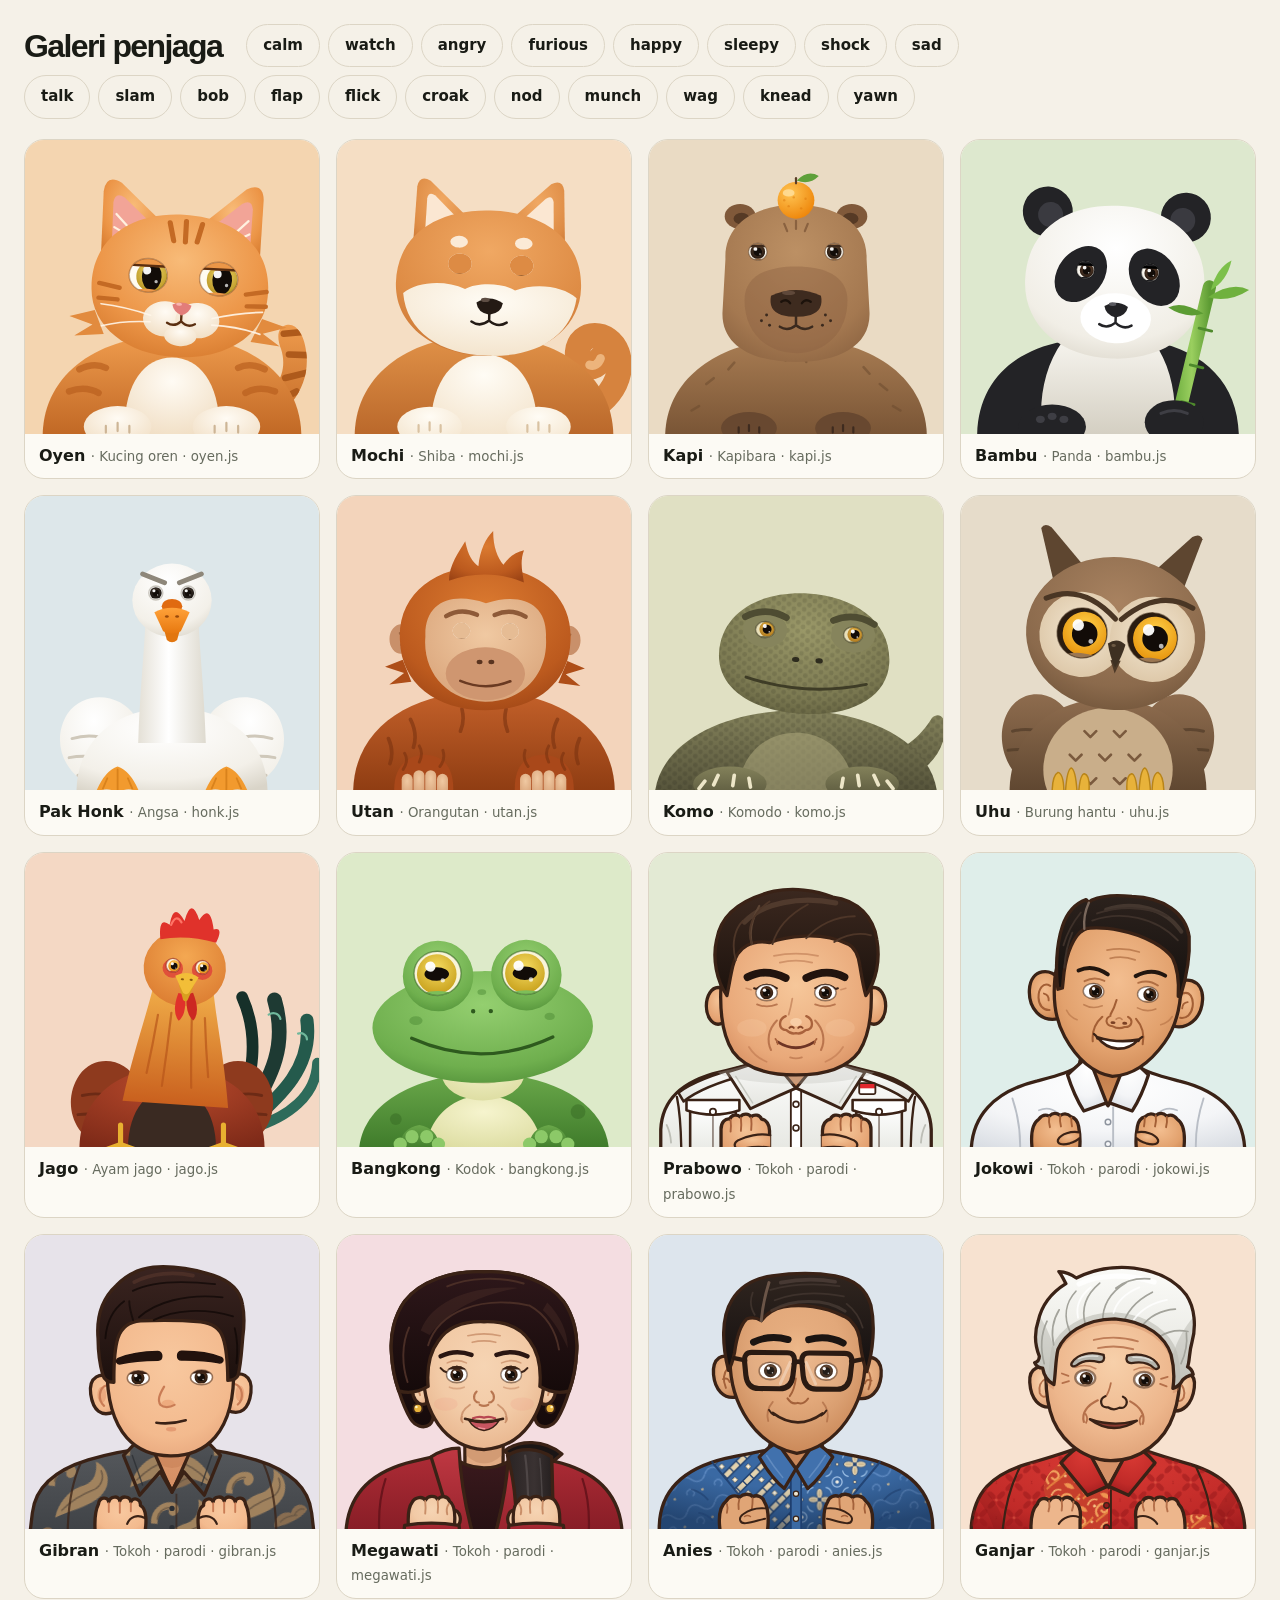
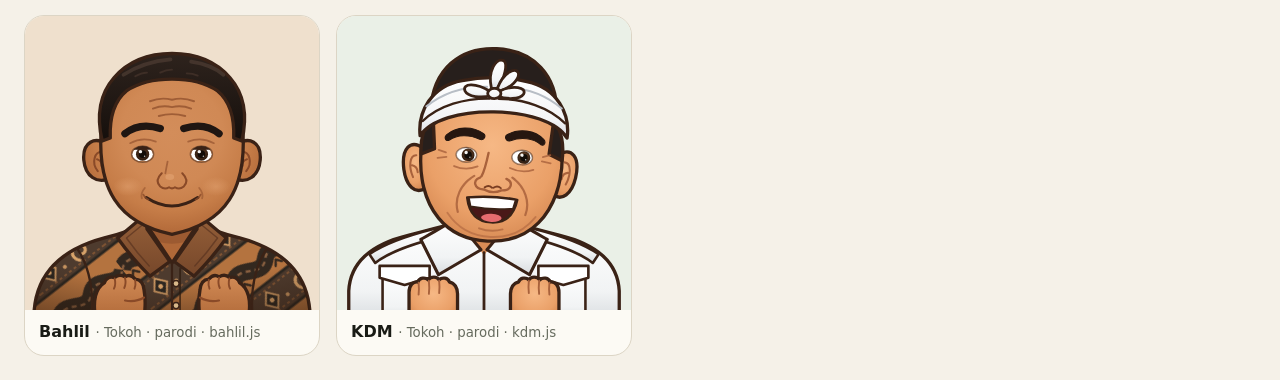
==== commit 3cb9f8f4: "Extension browser, kunci sandi, dan penjaga baru - Extension Chrome (Manifest V3): overlay transpara" ====
--- a/galeri.html
+++ b/galeri.html
@@ -17,28 +17,8 @@
   .cell p { margin: 0; padding: 10px 14px; font-weight: 600 }
   .cell small { color: var(--muted); font-weight: 400 }
 </style>
-<script src="js/core/util.js" defer></script>
-<script src="js/core/audio.js" defer></script>
-<script src="assets/suara/daftar.js" defer></script>
-<script src="js/core/rig.js" defer></script>
-<script src="js/core/stage.js" defer></script>
-<script src="js/characters/oyen.js" defer></script>
-<script src="js/characters/mochi.js" defer></script>
-<script src="js/characters/kapi.js" defer></script>
-<script src="js/characters/bambu.js" defer></script>
-<script src="js/characters/honk.js" defer></script>
-<script src="js/characters/utan.js" defer></script>
-<script src="js/characters/komo.js" defer></script>
-<script src="js/characters/uhu.js" defer></script>
-<script src="js/characters/jago.js" defer></script>
-<script src="js/characters/bangkong.js" defer></script>
-<script src="js/characters/prabowo.js" defer></script>
-<script src="js/characters/jokowi.js" defer></script>
-<script src="js/characters/gibran.js" defer></script>
-<script src="js/characters/megawati.js" defer></script>
-<script src="js/characters/anies.js" defer></script>
-<script src="js/characters/ganjar.js" defer></script>
-<script src="js/characters/bahlil.js" defer></script>
+<!-- inti + semua karakter: daftarnya ada di js/pawang.js -->
+<script src="js/pawang.js"></script>
 </head>
 <body>
 <div class="bar"><h1>Galeri penjaga</h1><div class="chips" id="moods"></div><div class="chips" id="acts"></div></div>
--- a/css/style.css
+++ b/css/style.css
@@ -61,6 +61,12 @@
 .chips { display: flex; flex-wrap: wrap; gap: 8px }
 .chip { font-weight: 600; cursor: pointer; background: transparent; border: 1.5px solid var(--line); border-radius: 999px; padding: 9px 16px; font-size: 15px }
 .chip[aria-pressed="true"] { background: var(--ink); color: var(--paper); border-color: var(--ink) }
+.pin-input {
+  width: 100%; max-width: 320px; background: var(--card); color: var(--ink);
+  border: 1.5px solid var(--line); border-radius: 999px; padding: 10px 18px;
+  font: inherit; font-size: 15px; outline: none;
+}
+.pin-input:focus { border-color: var(--go) }
 .actions { display: flex; gap: 10px; align-items: stretch; margin-top: 8px }
 .go {
   flex: 1; font-family: "Bricolage Grotesque", sans-serif; font-weight: 800; font-size: 22px; letter-spacing: -.02em;
@@ -78,6 +84,21 @@
 .does b { display: block; font-family: "Bricolage Grotesque", sans-serif; font-weight: 800; font-size: 17px; letter-spacing: -.01em }
 .does p { margin: 2px 0 0; color: var(--muted); font-size: 14px; line-height: 1.45 }
 @media (max-width: 460px) { .does { grid-template-columns: 1fr } }
+
+.site-foot {
+  display: flex; flex-wrap: wrap; align-items: center; justify-content: space-between; gap: 12px;
+  margin-top: 32px; padding-top: 22px; border-top: 1.5px solid var(--line);
+}
+.built-by { margin: 0; font-size: 14px; color: var(--muted); font-weight: 500 }
+.built-by a { color: var(--ink); font-weight: 700; text-decoration: underline; text-underline-offset: 3px }
+.built-by a:hover { color: var(--go) }
+.jajan-btn {
+  display: inline-flex; align-items: center; gap: 6px; text-decoration: none;
+  background: var(--card); color: var(--ink); border: 1.5px solid var(--line);
+  border-radius: 999px; padding: 9px 18px; font-weight: 700; font-size: 14px;
+  transition: transform .12s, border-color .15s, background .15s;
+}
+.jajan-btn:hover { border-color: var(--go); background: color-mix(in srgb, var(--go) 12%, var(--card)); transform: translateY(-1px) }
 
 /* ---------- panel pratinjau ---------- */
 .panel {
--- a/css/guard.css
+++ b/css/guard.css
@@ -69,7 +69,29 @@
   color: #C3CDB8; border: 1.5px solid #3A4332; border-radius: 999px; padding: 11px 20px; font-weight: 600;
 }
 .exit .fill { position: absolute; inset: 0; background: #55624A; transform: scaleX(0); transform-origin: 0 50%; z-index: -1 }
+.exit[hidden], .g-pin[hidden] { display: none !important }
 .guard.done .exit { background: var(--go); border-color: var(--go); color: #fff; font-size: 17px; padding: 14px 26px }
+.g-pin {
+  display: flex; align-items: center; gap: 6px; padding: 6px 8px 6px 14px; border-radius: 999px;
+  background: rgba(14, 17, 11, .82); -webkit-backdrop-filter: blur(10px); backdrop-filter: blur(10px);
+  border: 1.5px solid #4A5540; color: #C3CDB8;
+  box-shadow: 0 10px 28px -10px rgba(0, 0, 0, .6);
+}
+.g-pin:focus-within { border-color: var(--go) }
+.g-pin-ico { width: 16px; height: 16px; flex: none; fill: none; stroke: currentColor; stroke-width: 2; stroke-linecap: round; stroke-linejoin: round }
+.g-pin.err { border-color: #E5484D; color: #FF8A8E; animation: g-nudge .35s }
+@keyframes g-nudge { 20%, 60% { transform: translateX(-6px) } 40%, 80% { transform: translateX(6px) } }
+@media (prefers-reduced-motion: reduce) { .g-pin.err { animation: none } }
+.g-pin-in {
+  background: transparent; border: 0; color: #F1F4EA; font: inherit; font-size: 14px;
+  width: 140px; outline: none;
+}
+.g-pin-in::placeholder { color: #8C9682 }
+.g-pin-ok, .g-pin-cancel {
+  cursor: pointer; border-radius: 999px; padding: 6px 13px; font-size: 13px; font-weight: 600; border: 0;
+}
+.g-pin-ok { background: var(--go); color: #fff }
+.g-pin-cancel { background: rgba(255, 255, 255, .1); color: #C3CDB8 }
 .g-right { display: flex; gap: 8px; align-items: center; flex-wrap: wrap; justify-content: flex-end }
 .g-count { font-size: 13px; color: #C9B9A0; background: rgba(14, 17, 11, .6); padding: 8px 12px; border-radius: 99px; -webkit-backdrop-filter: blur(8px); backdrop-filter: blur(8px) }
 .g-count:empty { display: none }
